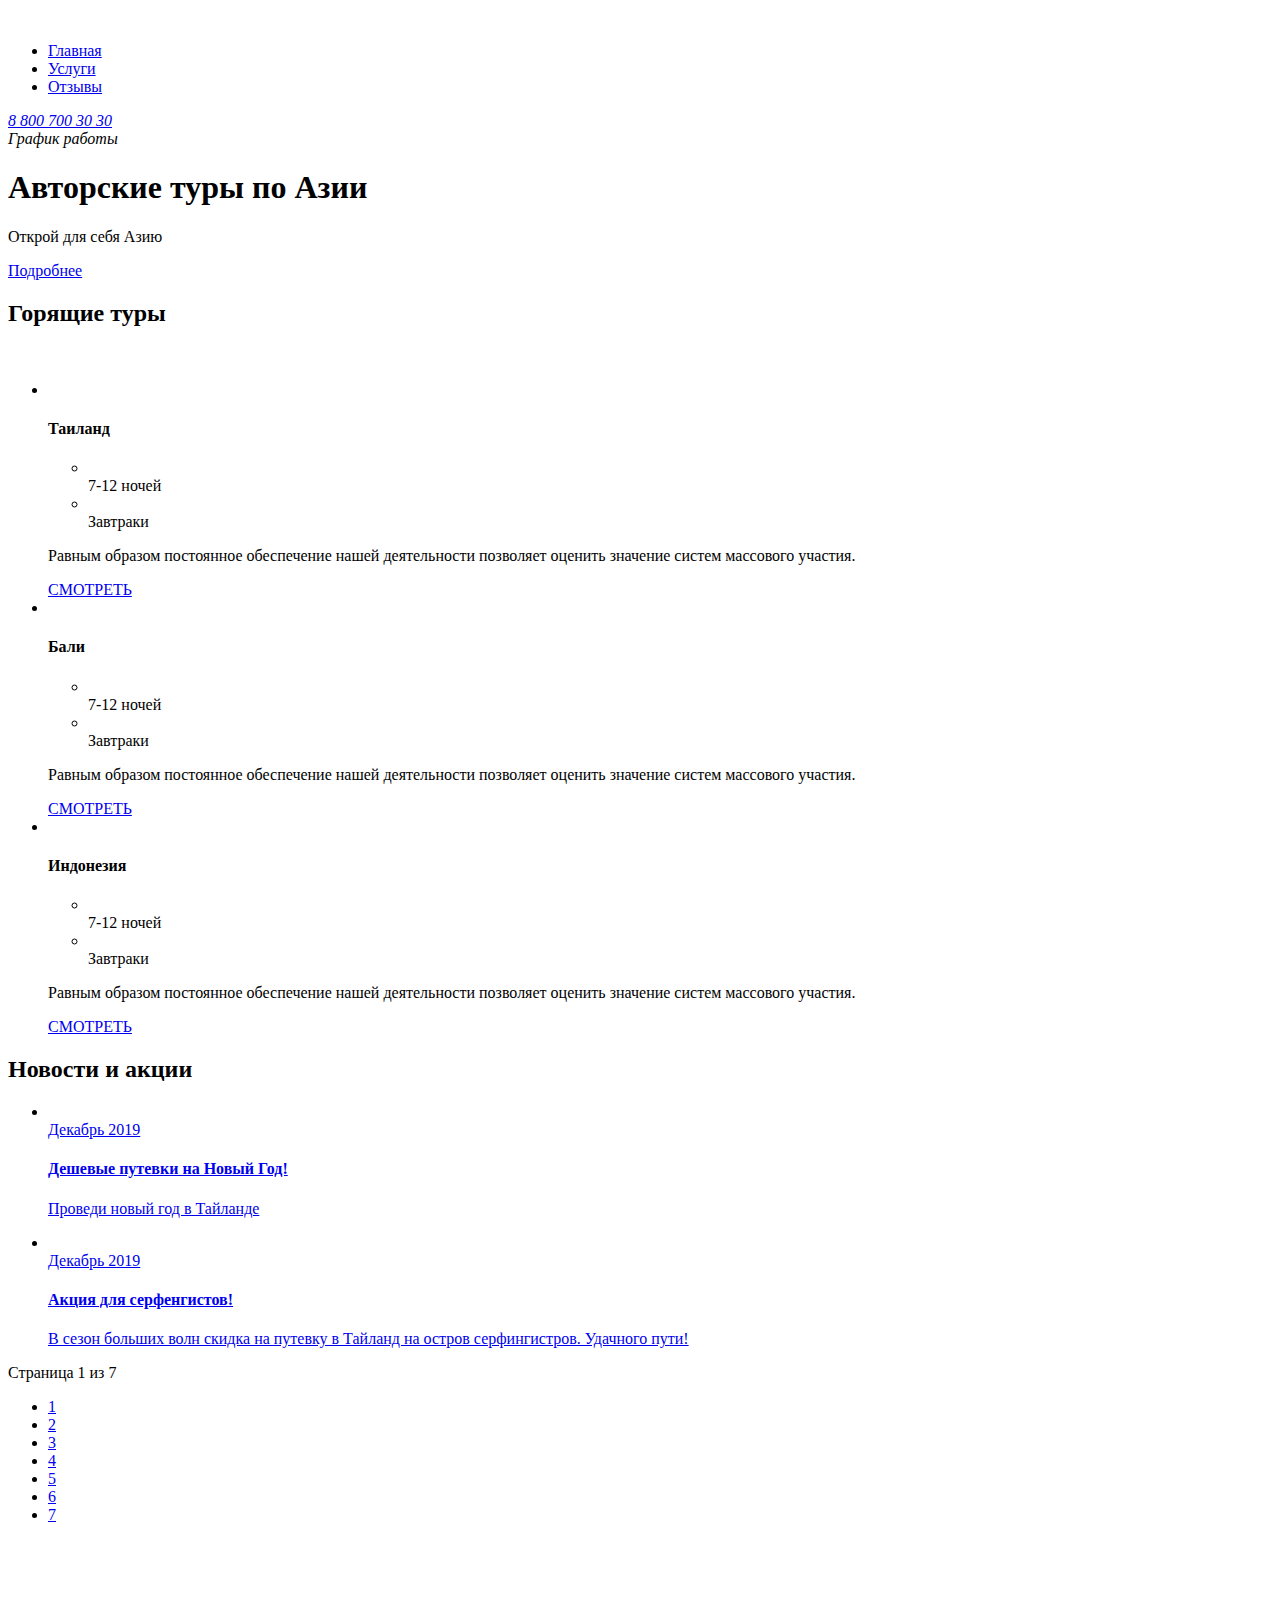
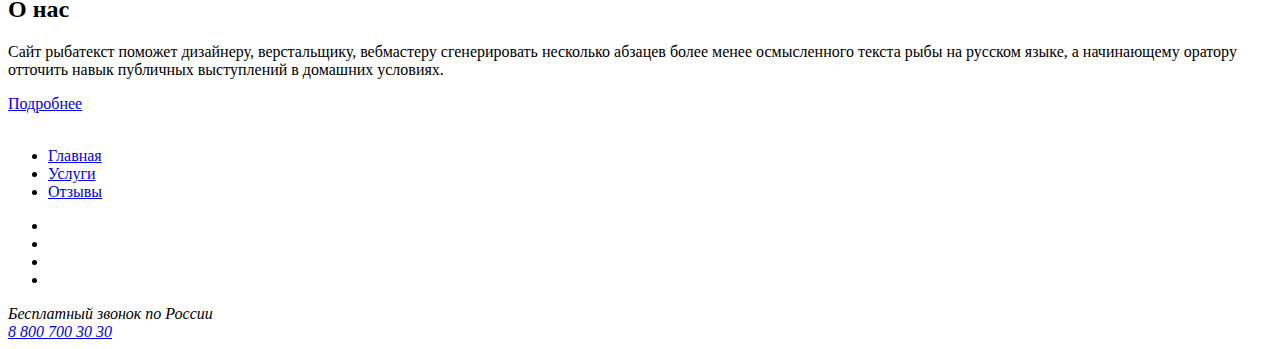
==== index.html @ 1a71ab45 "Внесены правки" ====
<!DOCTYPE html>
<html lang="ru">

<head>
    <meta charset="UTF-8">
    <meta http-equiv="X-UA-Compatible" content="IE=edge">
    <meta name="viewport" content="width=device-width, initial-scale=1.0">
    <title>Air-Asia</title>
</head>

<body>
    <div class="wrapper">
        <header class="header">
            <div class="container">
                <a href="#" class="logo">
                    <img src="#" alt="" class="logo__pic">
                </a>
                <nav class="menu">
                    <ul class="menu__list">
                        <li class="menu__item">
                            <a href="#" class="menu__title">Главная</a></li>
                        <li class="menu__item">
                            <a href="#" class="menu__title">Услуги</a></li>
                        <li class="menu__item">
                            <a href="#" class="menu__title">Отзывы</a></li>
                    </ul>
                </nav>
                <address class="contacts">
              <a href="tel:+78007003030" class="contacts__phone">8 800 700 30 30</a>
                        <div class="contacts__workhours">График работы</div>
                        </address>
            </div>
        </header>
        <section class="hero">
            <div class="container">
                <h1 class="hero__title">Авторские туры по Азии</h1>
                <p class="hero__description">Открой для себя Азию</p>
                <a href="#" class="buttom_style">Подробнее</a>
            </div>
        </section>
        <section class="tours">
            <div class="container">
                <div class="tours__header">
                    <h2 class="tours__title">Горящие туры</h2>
                    <img src="#" alt="" class="tours__pic">
                </div>
                <ul class="tours__list">
                    <li class="tours__item">
                        <div class="tours__img">
                            <img src="#" alt="" class="tours__pic">
                        </div>
                        <div class="tours__content">
                            <h4 class="tours__subtitle">Таиланд</h4>
                            <ul class="tours__options">
                                <li class="tours__option">
                                    <img src="#" alt="" class="tours__option-icon">
                                    <div class="tours__option-description">7-12 ночей</div>
                                </li>
                                <li class="tours__option">
                                    <img src="#" alt="" class="tour__option-icon">
                                    <div class="tours__option-description">Завтраки</div>
                                </li>
                            </ul>
                            <p class="tours__description">Равным образом постоянное обеспечение нашей деятельности позволяет оценить значение систем массового участия.</p>
                            <a href="#" class="button_style_transparent">СМОТРЕТЬ</a>
                        </div>
                    </li>
                    <li class="tours__item">
                        <div class="tours__img">
                            <img src="#" alt="" class="tours__pic">
                        </div>
                        <div class="tours__content">
                            <h4 class="tours__subtitle">Бали</h4>
                            <ul class="tours__options">
                                <li class="tours__option">
                                    <img src="#" alt="" class="tours__option-icon">
                                    <div class="tours__option-description">7-12 ночей</div>
                                </li>
                                <li class="tours__option">
                                    <img src="#" alt="" class="tours__option-icon">
                                    <div class="tours__option-description">Завтраки</div>
                                </li>
                            </ul>
                            <p class="tours__description">Равным образом постоянное обеспечение нашей деятельности позволяет оценить значение систем массового участия.</p>
                            <a href="#" class="button_style_transparent">СМОТРЕТЬ</a>
                        </div>
                    </li>
                    <li class="tours__item">
                        <div class="tours__img">
                            <img src="#" alt="" class="tours__pic">
                        </div>
                        <div class="tours__content">
                            <h4 class="tours__subtitle">Индонезия</h4>
                            <ul class="tours__options">
                                <li class="tours__option">
                                    <img src="#" alt="" class="tours__option-icon">
                                    <div class="tours__option-description">7-12 ночей</div>
                                </li>
                                <li class="tours__option">
                                    <img src="#" alt="" class="tours__option-icon">
                                    <div class="tours__option-description">Завтраки</div>
                                </li>
                            </ul>
                            <p class="tours__description">Равным образом постоянное обеспечение нашей деятельности позволяет оценить значение систем массового участия.</p>
                            <a href="#" class="button_style_transparent">СМОТРЕТЬ</a>
                        </div>
                    </li>
                </ul>
            </div>
        </section>

        <section class="ads">
            <div class="container">
                <h2 class="ads__title">Новости и акции</h2>
                <ul class="ads__list">
                    <li class="ad__item">
                        <a href="#" class="ad__content">
                            <img src="#" alt="" class="ad__pic">
                            <div class="ad__date">Декабрь 2019</div>
                            <h4 class="ad__subtitle"> Дешевые путевки на Новый Год!</h4>
                            <p class="ad__option-description">Проведи новый год в Тайланде</p>
                        </a>
                    </li>
                    <li class="ad__item">
                        <a href="#" class="ad__content">
                            <img src="#" alt="" class="ad__pic">
                            <div class="ad__date">Декабрь 2019</div>
                            <h4 class="ad__subtitle"> Акция для серфенгистов!</h4>
                            <p class="ad__option-description">В сезон больших волн скидка на путевку в Тайланд на остров серфингистров. Удачного пути!</p>
                        </a>
                    </li>
                </ul>
            </div>
            <div class="container">
                <div class="paginator">
                    <div class="paginator__display">Страница 1 из 7</div>
                    <ul class="paginator__list">
                        <li class="paginator__item"><a href="#" class="paginator__item">1</a></li>
                        <li class="paginator__item"><a href="#" class="paginator__item">2</a></li>
                        <li class="paginator__item"><a href="#" class="paginator__item">3</a></li>
                        <li class="paginator__item"><a href="#" class="paginator__item">4</a></li>
                        <li class="paginator__item"><a href="#" class="paginator__item">5</a></li>
                        <li class="paginator__item"><a href="#" class="paginator__item">6</a></li>
                        <li class="paginator__item"><a href="#" class="paginator__item">7</a></li>
                    </ul>
                </div>
            </div>

        </section>
        <section class="about-us">
            <div class="container">
                <div class="about-is__img">
                    <img src="#" alt="" class="about-us__pic">
                </div>
                <div class="container">
                    <img src="#" alt="" class="about-us__pic">
                    <h2 class="about-us__title">О нас</h2>
                    <p class="about-us__description">Сайт рыбатекст поможет дизайнеру, верстальщику, вебмастеру сгенерировать несколько абзацев более менее осмысленного текста рыбы на русском языке, а начинающему оратору отточить навык публичных выступлений в домашних условиях.</p>
                    <a href="#" class="buttom_style">Подробнее</a>
                </div>
            </div>
        </section>
        <footer class="footer">
            <div class="container">
                <a href="#" class="logo">
                    <img src="#" alt="" class="logo__pic">
                </a>
                <nav class="menu">
                    <ul class="menu__list">
                        <li class="menu__item">
                            <a href="#" class="menu__title">Главная</a>
                        </li>
                        <li class="menu__item">
                            <a href="#" class="menu__title">Услуги</a>
                        </li>
                        <li class="menu__item">
                            <a href="#" class="menu__title">Отзывы</a>
                        </li>
                    </ul>
                </nav>
                <div class="social-media">
                    <ul class="social-media__list">
                        <li class="social-media__item">
                            <a href="#" class="social-media">
                                <img src="#" alt="" class="social-media__pic">
                            </a>
                        </li>
                        <li class="social-media__item">
                            <a href="#" class="social-media">
                                <img src="#" alt="" class="social-media__pic">
                            </a>
                        </li>
                        <li class="social-media__item">
                            <a href="#" class="social-media">
                                <img src="#" alt="" class="social-media__pic">
                            </a>
                        </li>
                        <li class="social-media__item">
                            <a href="#" class="social-media">
                                <img src="#" alt="" class="social-media__pic">
                            </a>
                        </li>
                    </ul>
                </div>
                <address class="contacts">
              <div class="contacts__conditions">Бесплатный звонок по России</div>
              <a href="tel:+78007003030" class="contacts__phone">8 800 700 30 30</a>
            </address>
            </div>
        </footer>
    </div>
</body>

</html>
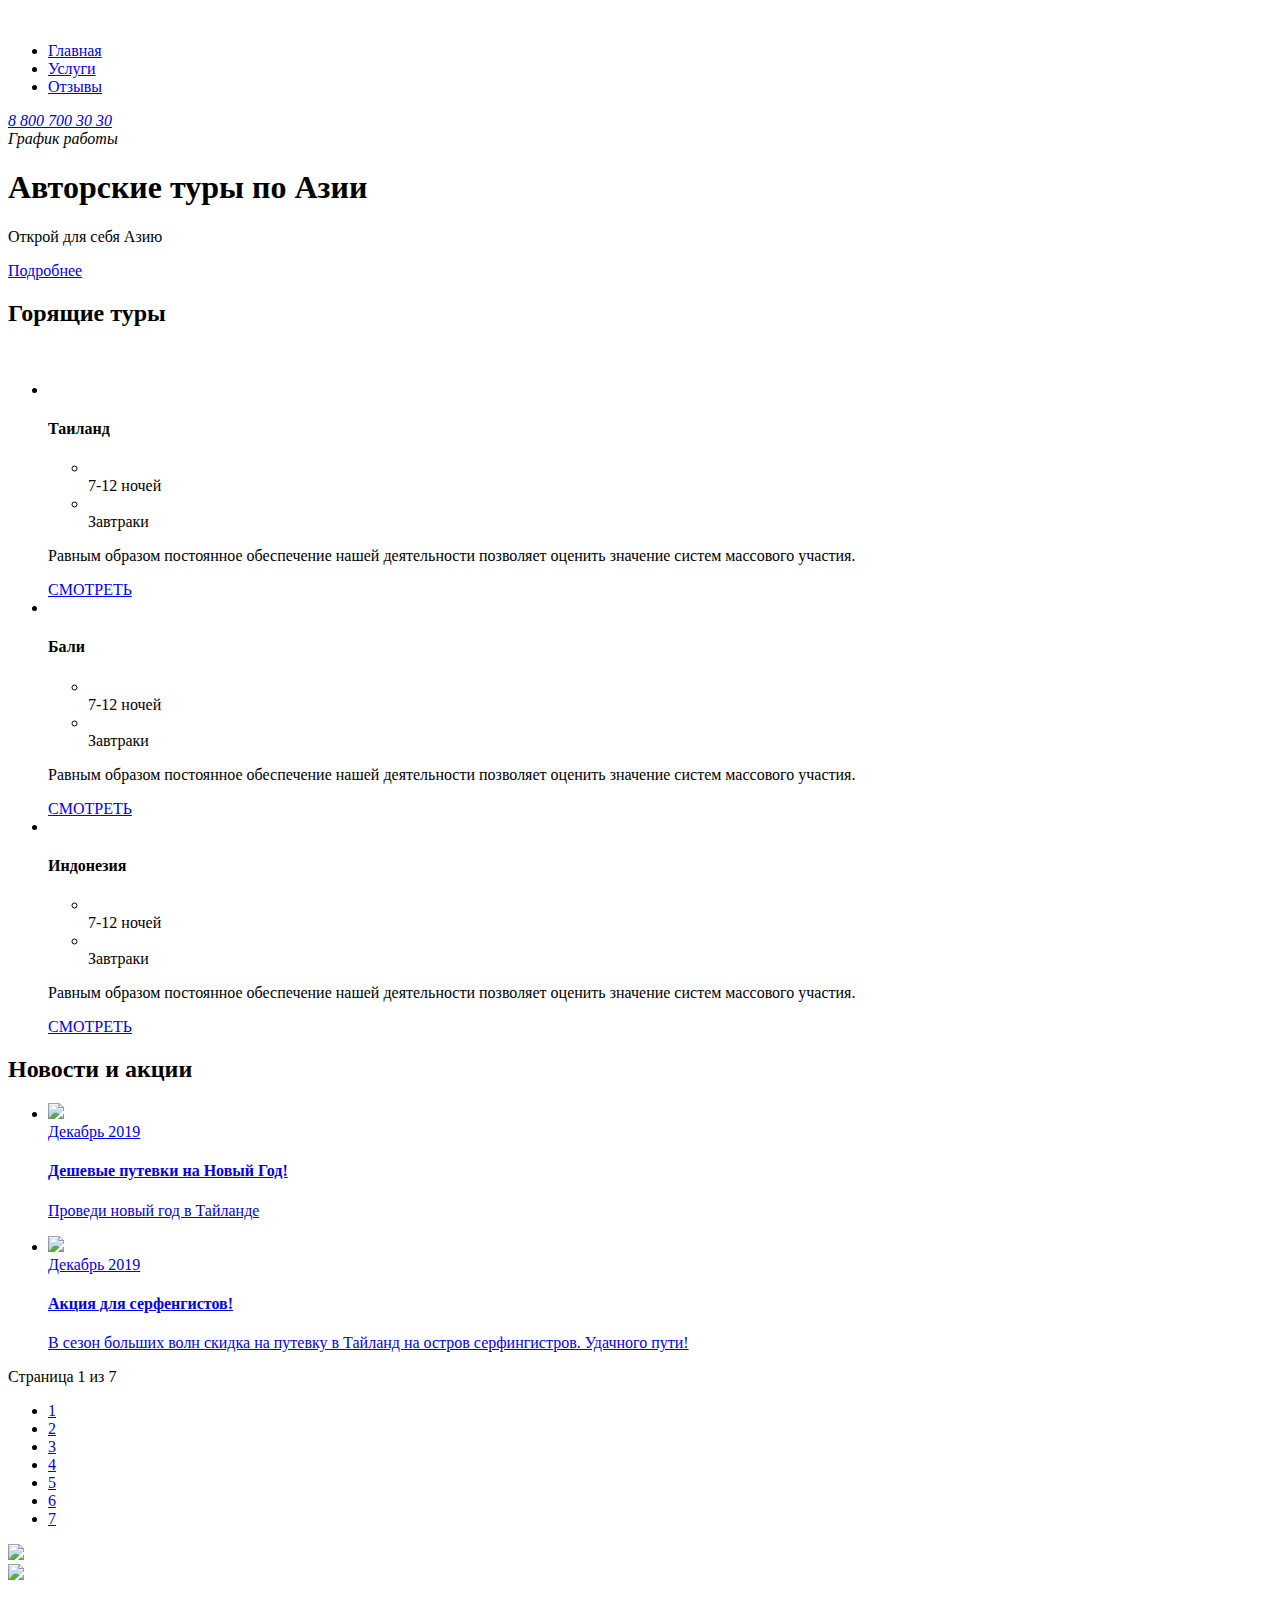
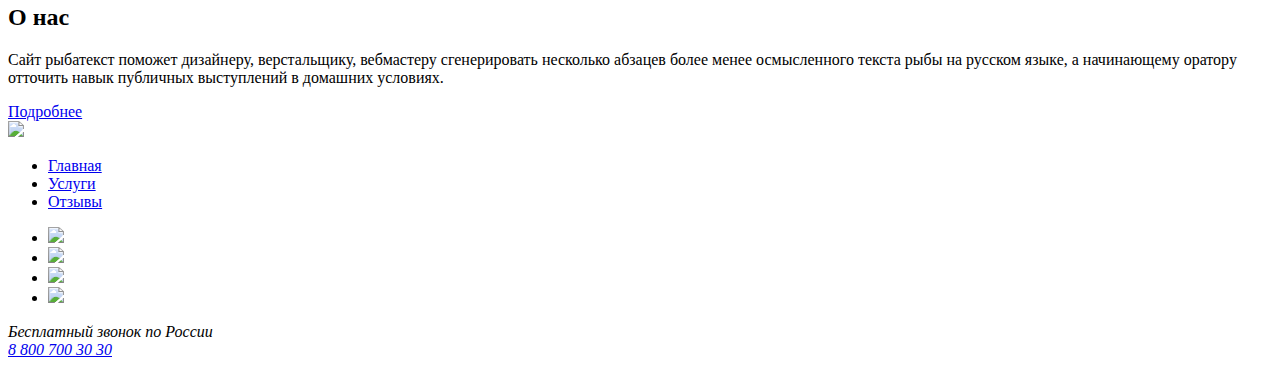
==== commit 133ac929: "Внес правки 4" ====
--- a/index.html
+++ b/index.html
@@ -35,7 +35,7 @@
             <div class="container">
                 <h1 class="hero__title">Авторские туры по Азии</h1>
                 <p class="hero__description">Открой для себя Азию</p>
-                <a href="#" class="buttom_style">Подробнее</a>
+                <a href="#" class="button button_style_transparent">Подробнее</a>
             </div>
         </section>
         <section class="tours">
@@ -62,7 +62,7 @@
                                 </li>
                             </ul>
                             <p class="tours__description">Равным образом постоянное обеспечение нашей деятельности позволяет оценить значение систем массового участия.</p>
-                            <a href="#" class="button_style_transparent">СМОТРЕТЬ</a>
+                            <a href="#" class="button button_style_transparent">СМОТРЕТЬ</a>
                         </div>
                     </li>
                     <li class="tours__item">
@@ -82,7 +82,7 @@
                                 </li>
                             </ul>
                             <p class="tours__description">Равным образом постоянное обеспечение нашей деятельности позволяет оценить значение систем массового участия.</p>
-                            <a href="#" class="button_style_transparent">СМОТРЕТЬ</a>
+                            <a href="#" class="button button_style_transparent">СМОТРЕТЬ</a>
                         </div>
                     </li>
                     <li class="tours__item">
@@ -102,109 +102,109 @@
                                 </li>
                             </ul>
                             <p class="tours__description">Равным образом постоянное обеспечение нашей деятельности позволяет оценить значение систем массового участия.</p>
-                            <a href="#" class="button_style_transparent">СМОТРЕТЬ</a>
+                            <a href="#" class="button button_style_transparent">СМОТРЕТЬ</a>
                         </div>
                     </li>
                 </ul>
             </div>
         </section>
-
         <section class="ads">
             <div class="container">
                 <h2 class="ads__title">Новости и акции</h2>
                 <ul class="ads__list">
-                    <li class="ad__item">
-                        <a href="#" class="ad__content">
-                            <img src="#" alt="" class="ad__pic">
-                            <div class="ad__date">Декабрь 2019</div>
-                            <h4 class="ad__subtitle"> Дешевые путевки на Новый Год!</h4>
-                            <p class="ad__option-description">Проведи новый год в Тайланде</p>
+                    <li class="ads__item ad">
+                        <a href=" # " class="ad__link">
+                            <img src="# " alt=" " class="ad__pic">
+                            <div class="ad__content">
+                                <div class="ad__date">Декабрь 2019</div>
+                                <h4 class="ad__subtitle "> Дешевые путевки на Новый Год!</h4>
+                                <p class="ad__option-description ">Проведи новый год в Тайланде</p>
+                            </div>
                         </a>
                     </li>
-                    <li class="ad__item">
-                        <a href="#" class="ad__content">
-                            <img src="#" alt="" class="ad__pic">
-                            <div class="ad__date">Декабрь 2019</div>
-                            <h4 class="ad__subtitle"> Акция для серфенгистов!</h4>
-                            <p class="ad__option-description">В сезон больших волн скидка на путевку в Тайланд на остров серфингистров. Удачного пути!</p>
+                    <li class="ads__item ad">
+                        <a href="# " class="ad__link">
+                            <img src="# " alt=" " class="ad__pic">
+                            <div class="ad__content">
+                                <div class="ad__date">Декабрь 2019</div>
+                                <h4 class="ad__subtitle"> Акция для серфенгистов!</h4>
+                                <p class="ad__option-description">В сезон больших волн скидка на путевку в Тайланд на остров серфингистров. Удачного пути!</p>
+                            </div>
                         </a>
                     </li>
                 </ul>
-            </div>
-            <div class="container">
                 <div class="paginator">
-                    <div class="paginator__display">Страница 1 из 7</div>
-                    <ul class="paginator__list">
-                        <li class="paginator__item"><a href="#" class="paginator__item">1</a></li>
-                        <li class="paginator__item"><a href="#" class="paginator__item">2</a></li>
-                        <li class="paginator__item"><a href="#" class="paginator__item">3</a></li>
-                        <li class="paginator__item"><a href="#" class="paginator__item">4</a></li>
-                        <li class="paginator__item"><a href="#" class="paginator__item">5</a></li>
-                        <li class="paginator__item"><a href="#" class="paginator__item">6</a></li>
-                        <li class="paginator__item"><a href="#" class="paginator__item">7</a></li>
-                    </ul>
-                </div>
-            </div>
-
+                    <div class="paginator__display ">Страница 1 из 7</div>
+                    <ul class="paginator__list ">
+                        <li class="paginator__item "><a href="# " class="paginator__item ">1</a></li>
+                        <li class="paginator__item "><a href="# " class="paginator__item ">2</a></li>
+                        <li class="paginator__item "><a href="# " class="paginator__item ">3</a></li>
+                        <li class="paginator__item "><a href="# " class="paginator__item ">4</a></li>
+                        <li class="paginator__item "><a href="# " class="paginator__item ">5</a></li>
+                        <li class="paginator__item "><a href="# " class="paginator__item ">6</a></li>
+                        <li class="paginator__item "><a href="# " class="paginator__item ">7</a></li>
+                    </ul>
+                </div>
+            </div>
         </section>
         <section class="about-us">
             <div class="container">
-                <div class="about-is__img">
-                    <img src="#" alt="" class="about-us__pic">
-                </div>
-                <div class="container">
-                    <img src="#" alt="" class="about-us__pic">
+                <div class="about-us__img">
+                    <img src="#" alt=" " class="about-us__pic">
+                </div>
+                <div class="about-us__content">
+                    <img src="#" alt=" " class="about-us__pic">
                     <h2 class="about-us__title">О нас</h2>
                     <p class="about-us__description">Сайт рыбатекст поможет дизайнеру, верстальщику, вебмастеру сгенерировать несколько абзацев более менее осмысленного текста рыбы на русском языке, а начинающему оратору отточить навык публичных выступлений в домашних условиях.</p>
-                    <a href="#" class="buttom_style">Подробнее</a>
-                </div>
-            </div>
-        </section>
-        <footer class="footer">
-            <div class="container">
-                <a href="#" class="logo">
-                    <img src="#" alt="" class="logo__pic">
+                    <a href="#" class="button button_style_transparent">Подробнее</a>
+                </div>
+            </div>
+        </section>
+        <footer class="footer ">
+            <div class="container ">
+                <a href="# " class="logo ">
+                    <img src="# " alt=" " class="logo__pic ">
                 </a>
-                <nav class="menu">
-                    <ul class="menu__list">
-                        <li class="menu__item">
-                            <a href="#" class="menu__title">Главная</a>
-                        </li>
-                        <li class="menu__item">
-                            <a href="#" class="menu__title">Услуги</a>
-                        </li>
-                        <li class="menu__item">
-                            <a href="#" class="menu__title">Отзывы</a>
+                <nav class="menu ">
+                    <ul class="menu__list ">
+                        <li class="menu__item ">
+                            <a href="# " class="menu__title ">Главная</a>
+                        </li>
+                        <li class="menu__item ">
+                            <a href="# " class="menu__title ">Услуги</a>
+                        </li>
+                        <li class="menu__item ">
+                            <a href="# " class="menu__title ">Отзывы</a>
                         </li>
                     </ul>
                 </nav>
-                <div class="social-media">
-                    <ul class="social-media__list">
-                        <li class="social-media__item">
-                            <a href="#" class="social-media">
-                                <img src="#" alt="" class="social-media__pic">
-                            </a>
-                        </li>
-                        <li class="social-media__item">
-                            <a href="#" class="social-media">
-                                <img src="#" alt="" class="social-media__pic">
-                            </a>
-                        </li>
-                        <li class="social-media__item">
-                            <a href="#" class="social-media">
-                                <img src="#" alt="" class="social-media__pic">
-                            </a>
-                        </li>
-                        <li class="social-media__item">
-                            <a href="#" class="social-media">
-                                <img src="#" alt="" class="social-media__pic">
-                            </a>
-                        </li>
-                    </ul>
-                </div>
-                <address class="contacts">
-              <div class="contacts__conditions">Бесплатный звонок по России</div>
-              <a href="tel:+78007003030" class="contacts__phone">8 800 700 30 30</a>
+                <div class="social-media ">
+                    <ul class="social-media__list ">
+                        <li class="social-media__item ">
+                            <a href="# " class="social-media__link ">
+                                <img src="# " alt=" " class="social-media__pic ">
+                            </a>
+                        </li>
+                        <li class="social-media__item ">
+                            <a href="# " class="social-media__link ">
+                                <img src="# " alt=" " class="social-media__pic ">
+                            </a>
+                        </li>
+                        <li class="social-media__item ">
+                            <a href="# " class="social-media__link ">
+                                <img src="# " alt=" " class="social-media__pic ">
+                            </a>
+                        </li>
+                        <li class="social-media__item ">
+                            <a href="# " class="social-media__link ">
+                                <img src="# " alt=" " class="social-media__pic ">
+                            </a>
+                        </li>
+                    </ul>
+                </div>
+                <address class="contacts ">
+              <div class="contacts__conditions ">Бесплатный звонок по России</div>
+              <a href="tel:+78007003030 " class="contacts__phone ">8 800 700 30 30</a>
             </address>
             </div>
         </footer>
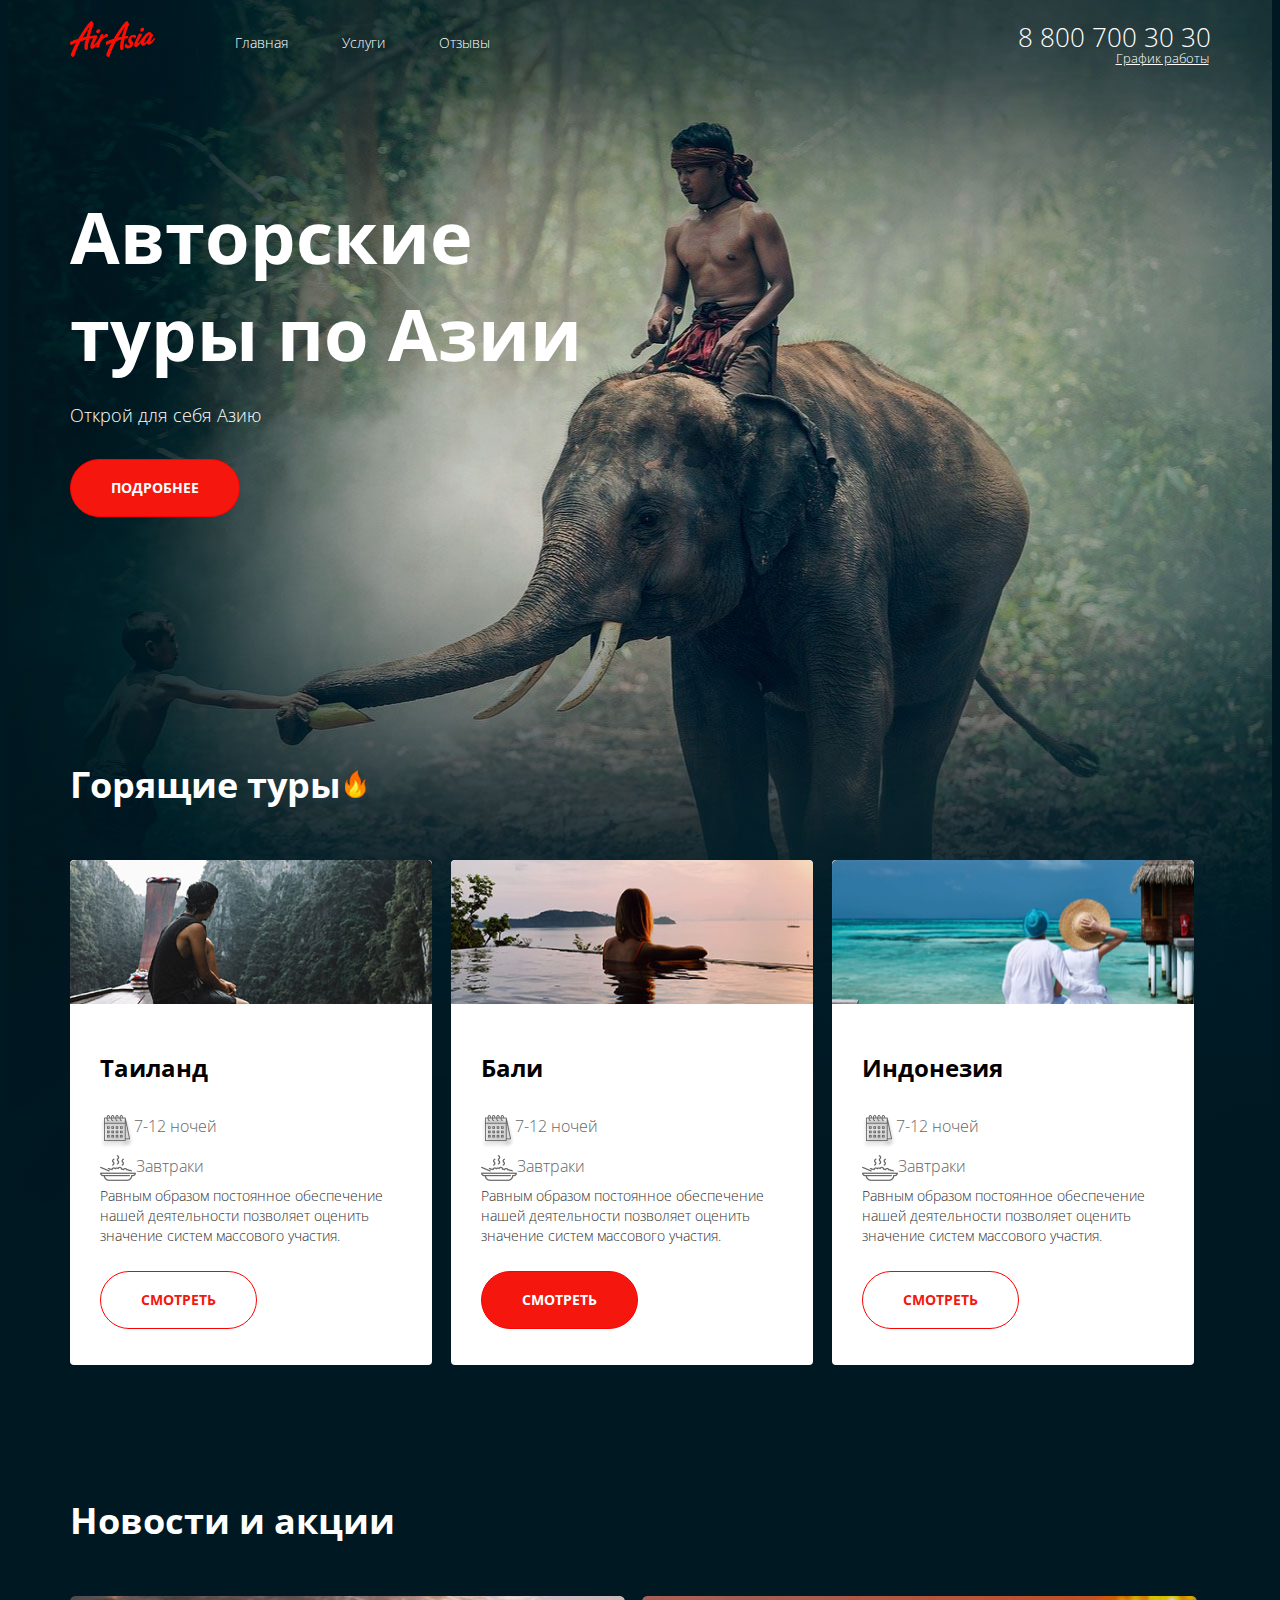
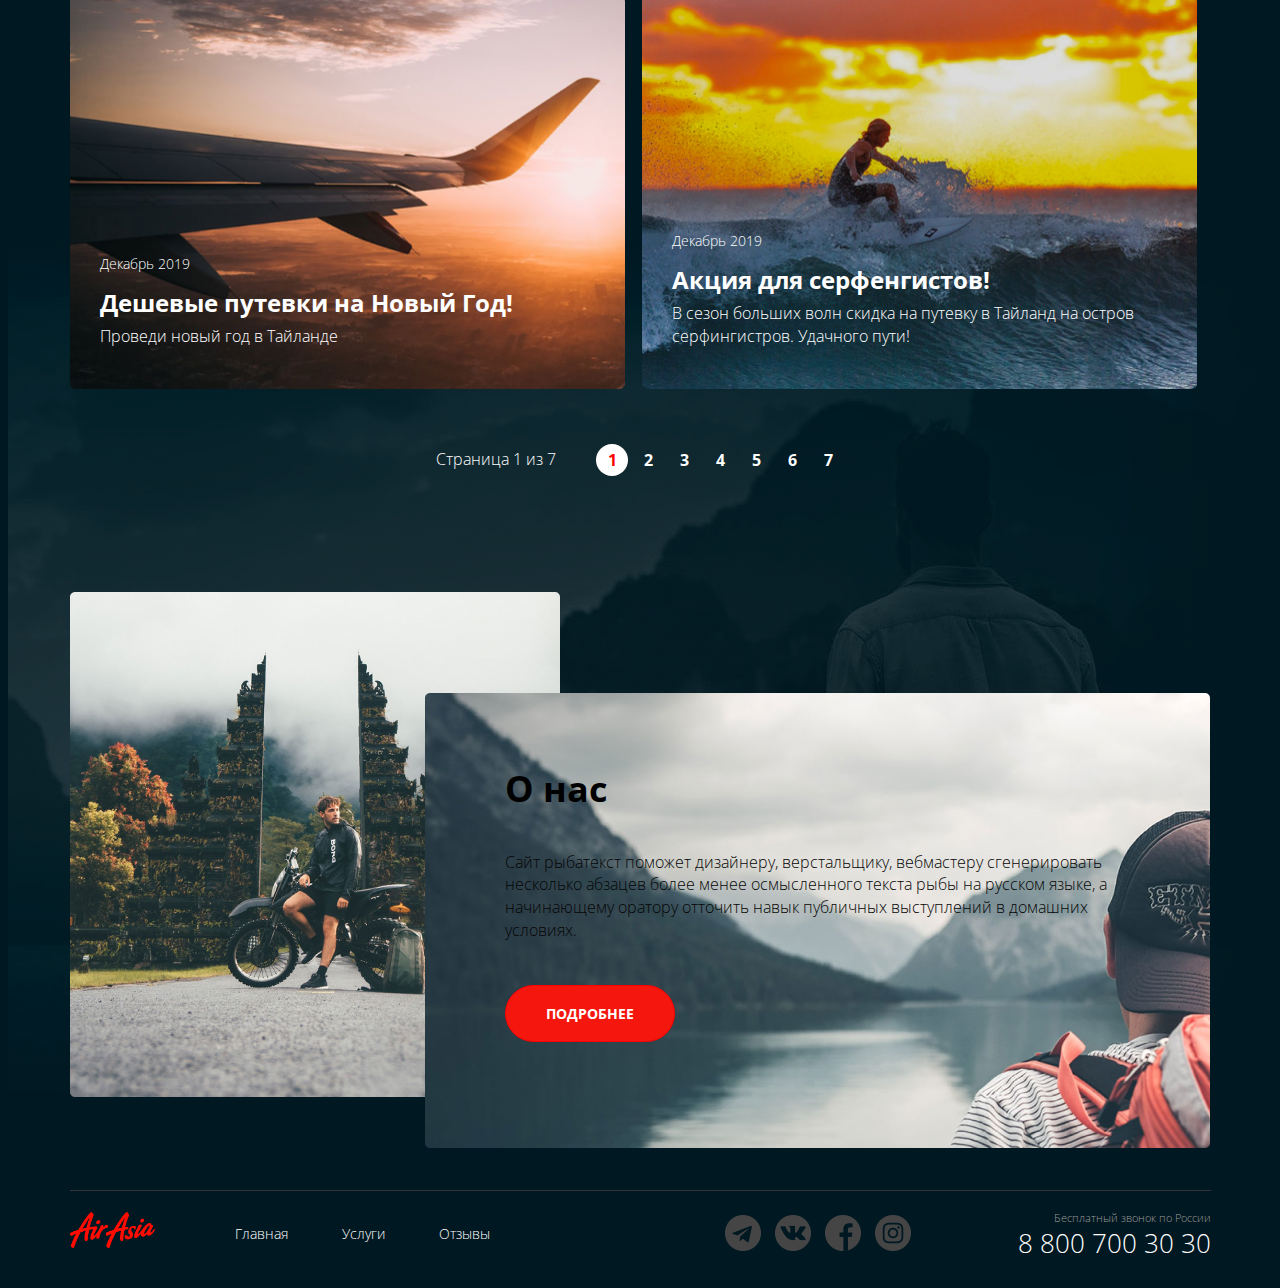
==== commit 3024682a: "Add files via upload" ====
--- a/index.html
+++ b/index.html
@@ -5,104 +5,104 @@
     <meta charset="UTF-8">
     <meta http-equiv="X-UA-Compatible" content="IE=edge">
     <meta name="viewport" content="width=device-width, initial-scale=1.0">
+    <link rel="stylesheet" href="/main.css">
     <title>Air-Asia</title>
 </head>
 
 <body>
-    <div class="wrapper">
-        <header class="header">
-            <div class="container">
-                <a href="#" class="logo">
-                    <img src="#" alt="" class="logo__pic">
+    <div class="wrapper main-page-wrapper">
+        <div class="container">
+            <header class="header">
+                <a href="/" class="logo">
+                    <img src="./img/logo.png" alt="Air Asia logo" class="logo__pic">
                 </a>
                 <nav class="menu">
                     <ul class="menu__list">
-                        <li class="menu__item">
-                            <a href="#" class="menu__title">Главная</a></li>
-                        <li class="menu__item">
-                            <a href="#" class="menu__title">Услуги</a></li>
-                        <li class="menu__item">
-                            <a href="#" class="menu__title">Отзывы</a></li>
+                        <li class="menu__item menu__item_active"><a href="#" class="menu__link">Главная</a></li>
+                        <li class="menu__item menu__item_active"><a href="#" class="menu__link">Услуги</a></li>
+                        <li class="menu__item menu__item_active"><a href="#" class="menu__link">Отзывы</a></li>
                     </ul>
                 </nav>
                 <address class="contacts">
               <a href="tel:+78007003030" class="contacts__phone">8 800 700 30 30</a>
-                        <div class="contacts__workhours">График работы</div>
-                        </address>
-            </div>
+                        <div class="contacts__dropdown-title">График работы</div>
+                </address>
+        </div>
         </header>
         <section class="hero">
             <div class="container">
-                <h1 class="hero__title">Авторские туры по Азии</h1>
-                <p class="hero__description">Открой для себя Азию</p>
-                <a href="#" class="button button_style_transparent">Подробнее</a>
+                <div class="hero__text-section">
+                    <h1 class="hero__title">Авторские туры по Азии</h1>
+                    <p class="hero__description">Открой для себя Азию</p>
+                    <a href="#" class="btn btn--color--red">Подробнее</a>
+                </div>
             </div>
         </section>
         <section class="tours">
             <div class="container">
                 <div class="tours__header">
                     <h2 class="tours__title">Горящие туры</h2>
-                    <img src="#" alt="" class="tours__pic">
+                    <img src="./img/icons/flame.png" alt="Огонь" class="tours__pic">
                 </div>
                 <ul class="tours__list">
                     <li class="tours__item">
                         <div class="tours__img">
-                            <img src="#" alt="" class="tours__pic">
+                            <img src="./img/icons/river.png" alt="Мужчина на реке" class="tours__pic">
                         </div>
                         <div class="tours__content">
                             <h4 class="tours__subtitle">Таиланд</h4>
                             <ul class="tours__options">
                                 <li class="tours__option">
-                                    <img src="#" alt="" class="tours__option-icon">
+                                    <img src="./img/icons/calendar.png" alt="Calendar" class="tours__option-icon">
                                     <div class="tours__option-description">7-12 ночей</div>
                                 </li>
                                 <li class="tours__option">
-                                    <img src="#" alt="" class="tour__option-icon">
+                                    <img src="./img/icons/meal.png" alt="Meal" class="tour__option-icon">
                                     <div class="tours__option-description">Завтраки</div>
                                 </li>
                             </ul>
                             <p class="tours__description">Равным образом постоянное обеспечение нашей деятельности позволяет оценить значение систем массового участия.</p>
-                            <a href="#" class="button button_style_transparent">СМОТРЕТЬ</a>
+                            <a href="#" class="btn btn-color-white">СМОТРЕТЬ</a>
                         </div>
                     </li>
                     <li class="tours__item">
                         <div class="tours__img">
-                            <img src="#" alt="" class="tours__pic">
+                            <img src="./img/icons/pool.png" alt="Pool" class="tours__pic">
                         </div>
                         <div class="tours__content">
                             <h4 class="tours__subtitle">Бали</h4>
                             <ul class="tours__options">
                                 <li class="tours__option">
-                                    <img src="#" alt="" class="tours__option-icon">
+                                    <img src="./img/icons/calendar.png" alt="calendar" class="tours__option-icon">
                                     <div class="tours__option-description">7-12 ночей</div>
                                 </li>
                                 <li class="tours__option">
-                                    <img src="#" alt="" class="tours__option-icon">
+                                    <img src="./img/icons/meal.png" alt="" class="tours__option-icon">
                                     <div class="tours__option-description">Завтраки</div>
                                 </li>
                             </ul>
                             <p class="tours__description">Равным образом постоянное обеспечение нашей деятельности позволяет оценить значение систем массового участия.</p>
-                            <a href="#" class="button button_style_transparent">СМОТРЕТЬ</a>
+                            <a href="#" class="btn btn--color--red">СМОТРЕТЬ</a>
                         </div>
                     </li>
                     <li class="tours__item">
                         <div class="tours__img">
-                            <img src="#" alt="" class="tours__pic">
+                            <img src="./img/icons/ocean.png" alt="Ocean" class="tours__pic">
                         </div>
                         <div class="tours__content">
                             <h4 class="tours__subtitle">Индонезия</h4>
                             <ul class="tours__options">
                                 <li class="tours__option">
-                                    <img src="#" alt="" class="tours__option-icon">
+                                    <img src="./img/icons/calendar.png" alt="calendar" class="tours__option-icon">
                                     <div class="tours__option-description">7-12 ночей</div>
                                 </li>
                                 <li class="tours__option">
-                                    <img src="#" alt="" class="tours__option-icon">
+                                    <img src="./img/icons/meal.png" alt="meal" class="tours__option-icon">
                                     <div class="tours__option-description">Завтраки</div>
                                 </li>
                             </ul>
                             <p class="tours__description">Равным образом постоянное обеспечение нашей деятельности позволяет оценить значение систем массового участия.</p>
-                            <a href="#" class="button button_style_transparent">СМОТРЕТЬ</a>
+                            <a href="#" class="btn btn-color-white">СМОТРЕТЬ</a>
                         </div>
                     </li>
                 </ul>
@@ -113,8 +113,8 @@
                 <h2 class="ads__title">Новости и акции</h2>
                 <ul class="ads__list">
                     <li class="ads__item ad">
-                        <a href=" # " class="ad__link">
-                            <img src="# " alt=" " class="ad__pic">
+                        <a href="#" class="ad__link">
+                            <img src="./img/icons/plain.png" alt="plane" class="ad__pic">
                             <div class="ad__content">
                                 <div class="ad__date">Декабрь 2019</div>
                                 <h4 class="ad__subtitle "> Дешевые путевки на Новый Год!</h4>
@@ -123,8 +123,8 @@
                         </a>
                     </li>
                     <li class="ads__item ad">
-                        <a href="# " class="ad__link">
-                            <img src="# " alt=" " class="ad__pic">
+                        <a href="#" class="ad__link">
+                            <img src="./img/icons/Surfer.png" alt="surfer" class="ad__pic">
                             <div class="ad__content">
                                 <div class="ad__date">Декабрь 2019</div>
                                 <h4 class="ad__subtitle"> Акция для серфенгистов!</h4>
@@ -136,13 +136,13 @@
                 <div class="paginator">
                     <div class="paginator__display ">Страница 1 из 7</div>
                     <ul class="paginator__list ">
-                        <li class="paginator__item "><a href="# " class="paginator__item ">1</a></li>
-                        <li class="paginator__item "><a href="# " class="paginator__item ">2</a></li>
-                        <li class="paginator__item "><a href="# " class="paginator__item ">3</a></li>
-                        <li class="paginator__item "><a href="# " class="paginator__item ">4</a></li>
-                        <li class="paginator__item "><a href="# " class="paginator__item ">5</a></li>
-                        <li class="paginator__item "><a href="# " class="paginator__item ">6</a></li>
-                        <li class="paginator__item "><a href="# " class="paginator__item ">7</a></li>
+                        <li class="paginator__item paginator__item--active"><a href="#" class="paginator__link">1</a></li>
+                        <li class="paginator__item "><a href="# " class="paginator__link ">2</a></li>
+                        <li class="paginator__item "><a href="# " class="paginator__link ">3</a></li>
+                        <li class="paginator__item "><a href="# " class="paginator__link ">4</a></li>
+                        <li class="paginator__item "><a href="# " class="paginator__link ">5</a></li>
+                        <li class="paginator__item "><a href="# " class="paginator__link ">6</a></li>
+                        <li class="paginator__item "><a href="# " class="paginator__link ">7</a></li>
                     </ul>
                 </div>
             </div>
@@ -150,62 +150,62 @@
         <section class="about-us">
             <div class="container">
                 <div class="about-us__img">
-                    <img src="#" alt=" " class="about-us__pic">
                 </div>
                 <div class="about-us__content">
-                    <img src="#" alt=" " class="about-us__pic">
                     <h2 class="about-us__title">О нас</h2>
                     <p class="about-us__description">Сайт рыбатекст поможет дизайнеру, верстальщику, вебмастеру сгенерировать несколько абзацев более менее осмысленного текста рыбы на русском языке, а начинающему оратору отточить навык публичных выступлений в домашних условиях.</p>
-                    <a href="#" class="button button_style_transparent">Подробнее</a>
-                </div>
-            </div>
-        </section>
-        <footer class="footer ">
-            <div class="container ">
-                <a href="# " class="logo ">
-                    <img src="# " alt=" " class="logo__pic ">
-                </a>
-                <nav class="menu ">
-                    <ul class="menu__list ">
-                        <li class="menu__item ">
-                            <a href="# " class="menu__title ">Главная</a>
-                        </li>
-                        <li class="menu__item ">
-                            <a href="# " class="menu__title ">Услуги</a>
-                        </li>
-                        <li class="menu__item ">
-                            <a href="# " class="menu__title ">Отзывы</a>
-                        </li>
-                    </ul>
-                </nav>
-                <div class="social-media ">
-                    <ul class="social-media__list ">
-                        <li class="social-media__item ">
-                            <a href="# " class="social-media__link ">
-                                <img src="# " alt=" " class="social-media__pic ">
-                            </a>
-                        </li>
-                        <li class="social-media__item ">
-                            <a href="# " class="social-media__link ">
-                                <img src="# " alt=" " class="social-media__pic ">
-                            </a>
-                        </li>
-                        <li class="social-media__item ">
-                            <a href="# " class="social-media__link ">
-                                <img src="# " alt=" " class="social-media__pic ">
-                            </a>
-                        </li>
-                        <li class="social-media__item ">
-                            <a href="# " class="social-media__link ">
-                                <img src="# " alt=" " class="social-media__pic ">
-                            </a>
-                        </li>
-                    </ul>
-                </div>
-                <address class="contacts ">
+                    <a href="#" class="btn btn--color--red">Подробнее</a>
+                </div>
+            </div>
+        </section>
+        <footer class="footer-container">
+            <div class="container footer-container__content">
+                <div class="footer">
+                    <a href="# " class="logo ">
+                        <img src="./img/logo.png" alt="logo" class="logo__pic ">
+                    </a>
+                    <nav class="menu">
+                        <ul class="menu__list">
+                            <li class="menu__item">
+                                <a href="# " class="menu__link">Главная</a>
+                            </li>
+                            <li class="menu__item">
+                                <a href="# " class="menu__link">Услуги</a>
+                            </li>
+                            <li class="menu__item">
+                                <a href="# " class="menu__link">Отзывы</a>
+                            </li>
+                        </ul>
+                    </nav>
+                    <div class="social-media">
+                        <ul class="social-media__list">
+                            <li class="social-media__item social-media__item--icon--telegram">
+                                <a href="# " class="social-media__link ">
+                                    <img src="./img/socials/telegram.png" alt="telegram" class="social-media__pic ">
+                                </a>
+                            </li>
+                            <li class="social-media__item social-media__item--icon--vk">
+                                <a href="# " class="social-media__link ">
+                                    <img src="./img/socials/vk.png" alt="vk" class="social-media__pic ">
+                                </a>
+                            </li>
+                            <li class="social-media__item social-media__item--icon--fb">
+                                <a href="# " class="social-media__link ">
+                                    <img src="./img/socials/fb.png" alt="fb" class="social-media__pic ">
+                                </a>
+                            </li>
+                            <li class="social-media__item social-media__item--icon--inst">
+                                <a href="# " class="social-media__link ">
+                                    <img src="./img/socials/inst.png" alt="inst" class="social-media__pic ">
+                                </a>
+                            </li>
+                        </ul>
+                    </div>
+                    <address class="contacts ">
               <div class="contacts__conditions ">Бесплатный звонок по России</div>
               <a href="tel:+78007003030 " class="contacts__phone ">8 800 700 30 30</a>
             </address>
+                </div>
             </div>
         </footer>
     </div>
--- a/main.css
+++ b/main.css
@@ -0,0 +1,423 @@
+@import url('https://fonts.googleapis.com/css2?family=Open+Sans:wght@400;600;700&display=swap');
+body {
+    background: #001821;
+    color: #fff;
+    font-family: "Open Sans", Helvetica, sans-serif;
+    font-weight: 300;
+    font-size: 16px;
+    line-height: 1.42;
+    font: 16px;
+    -webkit-font-smoothing: antialiased;
+    -moz-osx-smoothing: grayscale;
+}
+
+a {
+    color: inherit;
+}
+
+* {
+    box-sizing: border-box;
+}
+
+.main-page-wrapper {
+    background: url(./img/elefant.png) center top no-repeat, url(./img/men.png) right bottom 162px no-repeat;
+}
+
+p {
+    margin-top: 0px;
+}
+
+ul {
+    margin: 0;
+    padding: 0;
+}
+
+ul li {
+    list-style: none;
+}
+
+h1,
+h2,
+h3,
+h4 {
+    margin: 0;
+    font-weight: normal;
+}
+
+.container {
+    margin: -8px auto;
+    width: 1141px;
+}
+
+.header {
+    height: 120px;
+    position: relative;
+    margin-bottom: 76px;
+}
+
+.logo {
+    display: block;
+    position: absolute;
+    top: 21px;
+    left: 0;
+}
+
+.menu__item {
+    display: inline-block;
+    vertical-align: middle;
+    margin-right: 50px;
+}
+
+.menu__item_active .menu__link {
+    color: #fff;
+}
+
+.menu__item:last-child {
+    margin-right: 0px;
+}
+
+.menu__link {
+    font-size: 14px;
+    color: #fff;
+    text-decoration: none;
+}
+
+.logo__pic {
+    width: 85px;
+    height: 36px;
+}
+
+.menu {
+    position: absolute;
+    top: 30px;
+    left: 165px;
+}
+
+.contacts {
+    font-style: normal;
+    position: relative;
+    top: 19px;
+    text-align: right;
+}
+
+.contacts__phone {
+    text-decoration: none;
+    font-size: 26px;
+    margin-bottom: 4px;
+}
+
+.contacts__dropdown-title {
+    font-size: 13px;
+    text-decoration: underline;
+    display: block;
+    margin-top: -7px;
+    margin-right: 2px;
+}
+
+.contacts__conditions {
+    color: #999;
+    font-size: 11px;
+}
+
+.hero {
+    margin-bottom: 246px;
+}
+
+.hero__text-section {
+    width: 515px;
+    height: 333px;
+    margin-bottom: 246px;
+}
+
+.hero__title {
+    font-weight: bold;
+    font-size: 72px;
+    line-height: 1.35;
+    margin-bottom: 21px;
+}
+
+.hero__description {
+    font-size: 18px;
+    color: #fff;
+    margin-bottom: 30px;
+}
+
+.btn {
+    background: #fff;
+    border-radius: 35px;
+    padding: 18px 40px;
+    color: #F5170E;
+    font-weight: bold;
+    font-size: 14px;
+    text-transform: uppercase;
+    text-decoration: none;
+    display: inline-block;
+    border: 1px solid red;
+}
+
+.btn--color--red {
+    background: #F5170E;
+    color: #fff
+}
+
+.btn:hover {
+    background: #f5170e;
+    box-shadow: 0 0 25px 0 #f5170e;
+    color: #fff;
+}
+
+.tours {
+    margin-bottom: 138px;
+}
+
+.tours__title {
+    font-size: 36px;
+    font-weight: bold;
+    margin-bottom: 50px;
+    display: inline-block;
+}
+
+.tours__item {
+    min-height: 470px;
+    background: #fff;
+    border-radius: 4px;
+    display: inline-block;
+    margin-right: 15px;
+    width: 362px;
+}
+
+.tours__item:last-child {
+    margin-right: 0;
+}
+
+.tours__img {
+    min-height: 144px;
+    margin-bottom: 5px;
+    position: relative;
+}
+
+.tours__content {
+    padding: 36px 30px;
+    color: #010001;
+    display: inline-block;
+}
+
+.tours__subtitle {
+    font-size: 24px;
+    font-weight: bold;
+    margin-bottom: 30px;
+}
+
+.tours__options {
+    display: inline-block;
+    vertical-align: top;
+    width: 115px;
+    margin-right: 21px;
+}
+
+.tours__option {
+    display: inline-block;
+    vertical-align: top;
+    width: 56px;
+}
+
+.tours .tours__options:last-child {
+    margin-right: 0;
+}
+
+.tours__option-description {
+    font-size: 16px;
+    color: #666666;
+    display: inline-block;
+    position: absolute;
+}
+
+.tours__description {
+    font-size: 14px;
+    color: #303030;
+    margin-bottom: 25px;
+}
+
+.ads {
+    margin-bottom: 124px;
+}
+
+.ads__title {
+    font-size: 36px;
+    margin-bottom: 50px;
+    font-weight: bold;
+}
+
+.ads__item {
+    width: 555px;
+    display: inline-block;
+    vertical-align: top;
+    position: relative;
+    border-radius: 5px;
+    overflow: hidden;
+    margin-right: 13px;
+}
+
+.ad__pic {
+    display: block;
+    width: 100%;
+    height: 100%;
+    object-fit: cover;
+}
+
+.ad__content {
+    position: absolute;
+    left: 0;
+    right: 0;
+    bottom: 0;
+    padding: 25px 30px;
+    min-height: 140px;
+}
+
+.ad__date {
+    font-size: 14px;
+    margin-bottom: 12px;
+}
+
+.ad__subtitle {
+    font-size: 24px;
+    font-weight: bold;
+    margin-bottom: 5px;
+}
+
+.ads__list {
+    margin-bottom: 55px;
+}
+
+.paginator {
+    text-align: center;
+}
+
+.paginator__display,
+.paginator__list {
+    display: inline-block;
+    vertical-align: middle;
+}
+
+.paginator__display {
+    margin-right: 36px;
+}
+
+.paginator__item {
+    display: inline-block;
+    vertical-align: middle;
+    text-decoration: none;
+}
+
+.paginator__item--active .paginator__link {
+    background: #fff;
+    color: red;
+}
+
+.paginator__link {
+    display: block;
+    width: 32px;
+    height: 32px;
+    border-radius: 50%;
+    text-decoration: none;
+    font-weight: bold;
+    line-height: 32px;
+}
+
+.about-us {
+    margin-bottom: 50px;
+}
+
+.about-us__content,
+.about-us__img:before {
+    display: inline-block;
+    vertical-align: top;
+}
+
+.about-us__img:before {
+    content: "";
+    width: 490px;
+    height: 505px;
+    background: url(./img/icons/gates.png) center center / cover no-repeat;
+}
+
+.about-us__content {
+    background: url(./img/icons/mountains.png);
+    padding: 70px 80px;
+    width: 785px;
+    height: 455px;
+    margin-top: -404px;
+    margin-left: 355px;
+}
+
+.about-us__title {
+    font-size: 36px;
+    font-weight: bold;
+    color: #000000;
+    margin-bottom: 37px;
+}
+
+.about-us__description {
+    color: #060606;
+    font-size: 16px;
+    margin-bottom: 43px;
+}
+
+.footer-container__content {
+    border-top: 1px solid #353538;
+}
+
+.footer {
+    height: 97px;
+    position: relative;
+}
+
+.social-media {
+    position: absolute;
+    top: 54px;
+    right: 300px;
+    margin-top: -30px;
+}
+
+.social-media__item {
+    display: inline-block;
+    vertical-align: middle;
+    margin-right: 10px;
+}
+
+.social-media__item:last-child {
+    margin-right: 0px;
+}
+
+.social-media__link {
+    display: block;
+    text-decoration: none;
+    width: 36px;
+    height: 36px;
+    background: center center no-repeat;
+}
+
+.social-media__item--icon--telegram.social-media__link {
+    background-image: url("./img/socials/telegram.png");
+}
+
+.social-media__item--icon--vk.social-media__link {
+    background-image: url("./img/socials/vk.png");
+}
+
+.social-media__item--icon--fb.social-media__link {
+    background-image: url("./img/socials/fb.png");
+}
+
+.social-media__item--icon--inst.social-media__link {
+    background-image: url("./img/socials/inst.png");
+}
+
+.contacts__conditions {
+    font-size: 11px;
+    color: #9a9a9a;
+}
+
+.contacts__phone {
+    font-size: 26px;
+}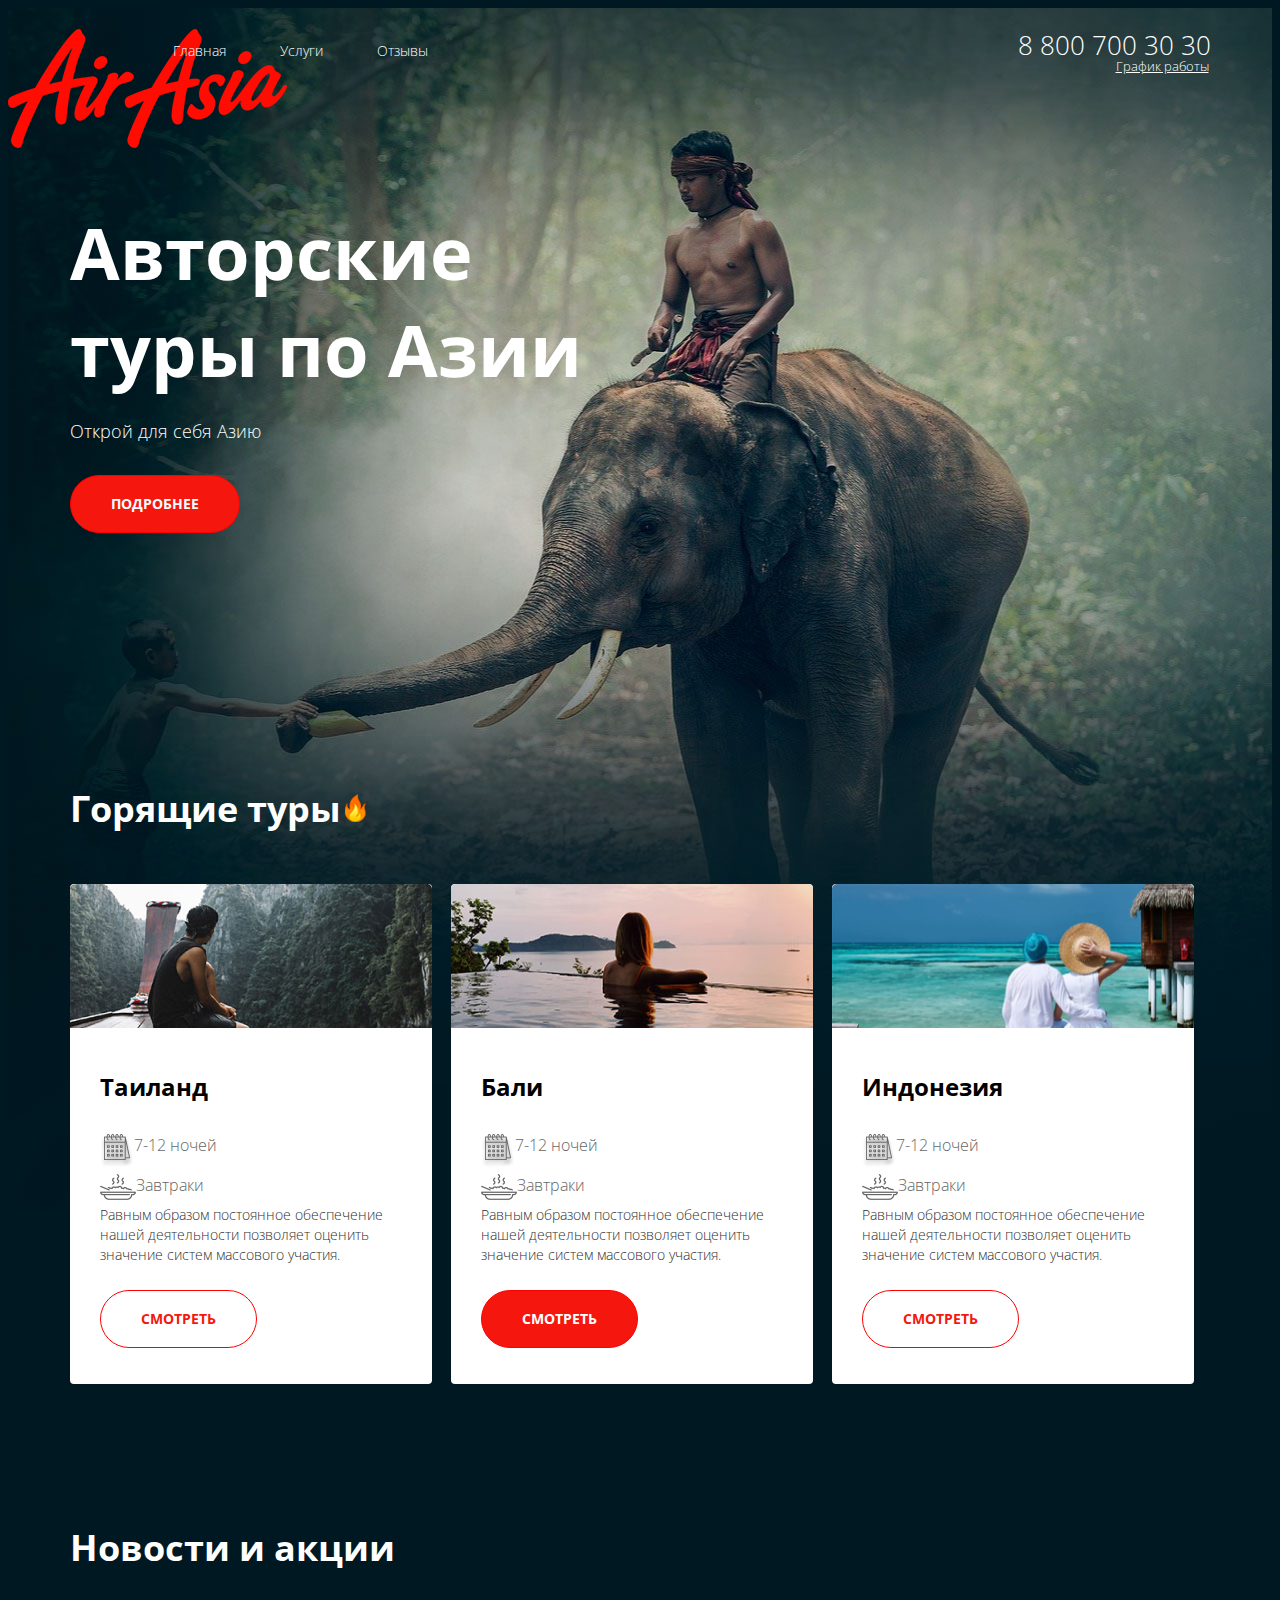
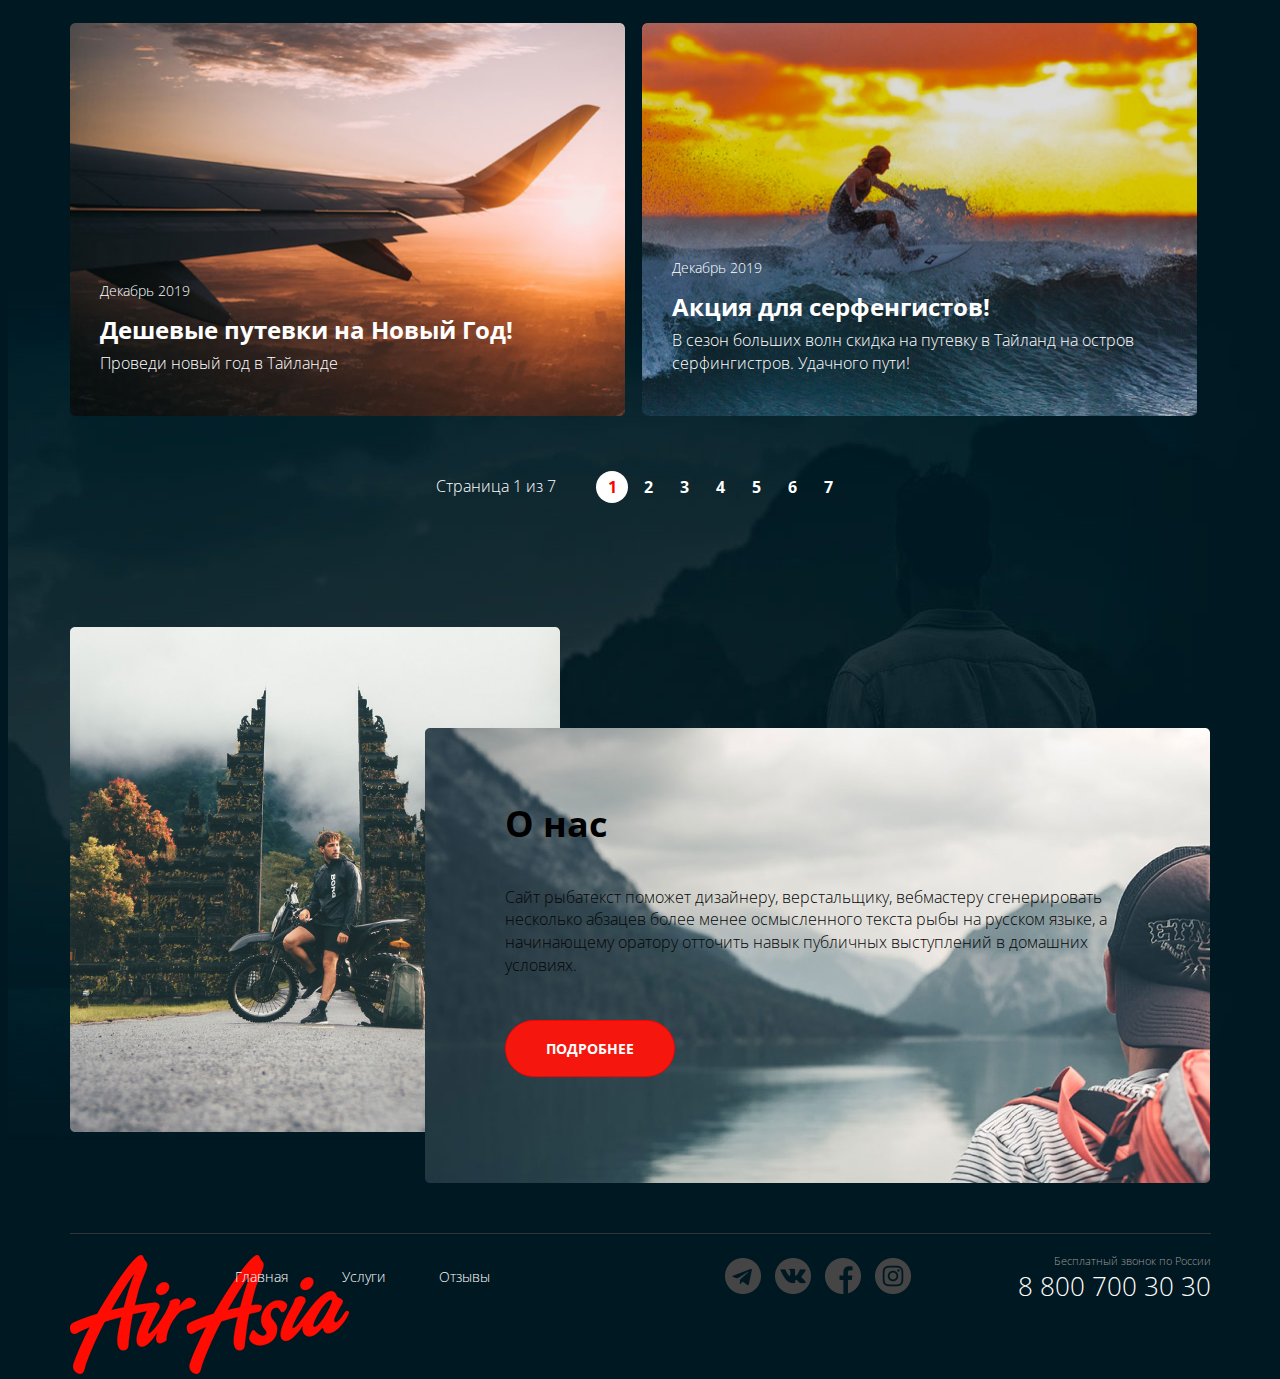
==== commit f65948e2: "Текущее состояние" ====
--- a/index.html
+++ b/index.html
@@ -5,14 +5,14 @@
     <meta charset="UTF-8">
     <meta http-equiv="X-UA-Compatible" content="IE=edge">
     <meta name="viewport" content="width=device-width, initial-scale=1.0">
-    <link rel="stylesheet" href="/main.css">
+    <link rel="stylesheet" href="./main.css">
     <title>Air-Asia</title>
 </head>
 
 <body>
     <div class="wrapper main-page-wrapper">
-        <div class="container">
-            <header class="header">
+        <header class="header">
+            <div class="container">
                 <a href="/" class="logo">
                     <img src="./img/logo.png" alt="Air Asia logo" class="logo__pic">
                 </a>
@@ -26,8 +26,8 @@
                 <address class="contacts">
               <a href="tel:+78007003030" class="contacts__phone">8 800 700 30 30</a>
                         <div class="contacts__dropdown-title">График работы</div>
-                </address>
-        </div>
+            </address>
+            </div>
         </header>
         <section class="hero">
             <div class="container">
--- a/main.css
+++ b/main.css
@@ -45,8 +45,8 @@
 }
 
 .container {
-    margin: -8px auto;
     width: 1141px;
+    margin: auto;
 }
 
 .header {
@@ -60,6 +60,7 @@
     position: absolute;
     top: 21px;
     left: 0;
+    max-width: 100%;
 }
 
 .menu__item {
@@ -80,11 +81,6 @@
     font-size: 14px;
     color: #fff;
     text-decoration: none;
-}
-
-.logo__pic {
-    width: 85px;
-    height: 36px;
 }
 
 .menu {
@@ -94,6 +90,8 @@
 }
 
 .contacts {
+    display: block;
+    float: right;
     font-style: normal;
     position: relative;
     top: 19px;
@@ -191,8 +189,8 @@
 }
 
 .tours__img {
-    min-height: 144px;
-    margin-bottom: 5px;
+    display: block;
+    max-width: 100%;
     position: relative;
 }
 
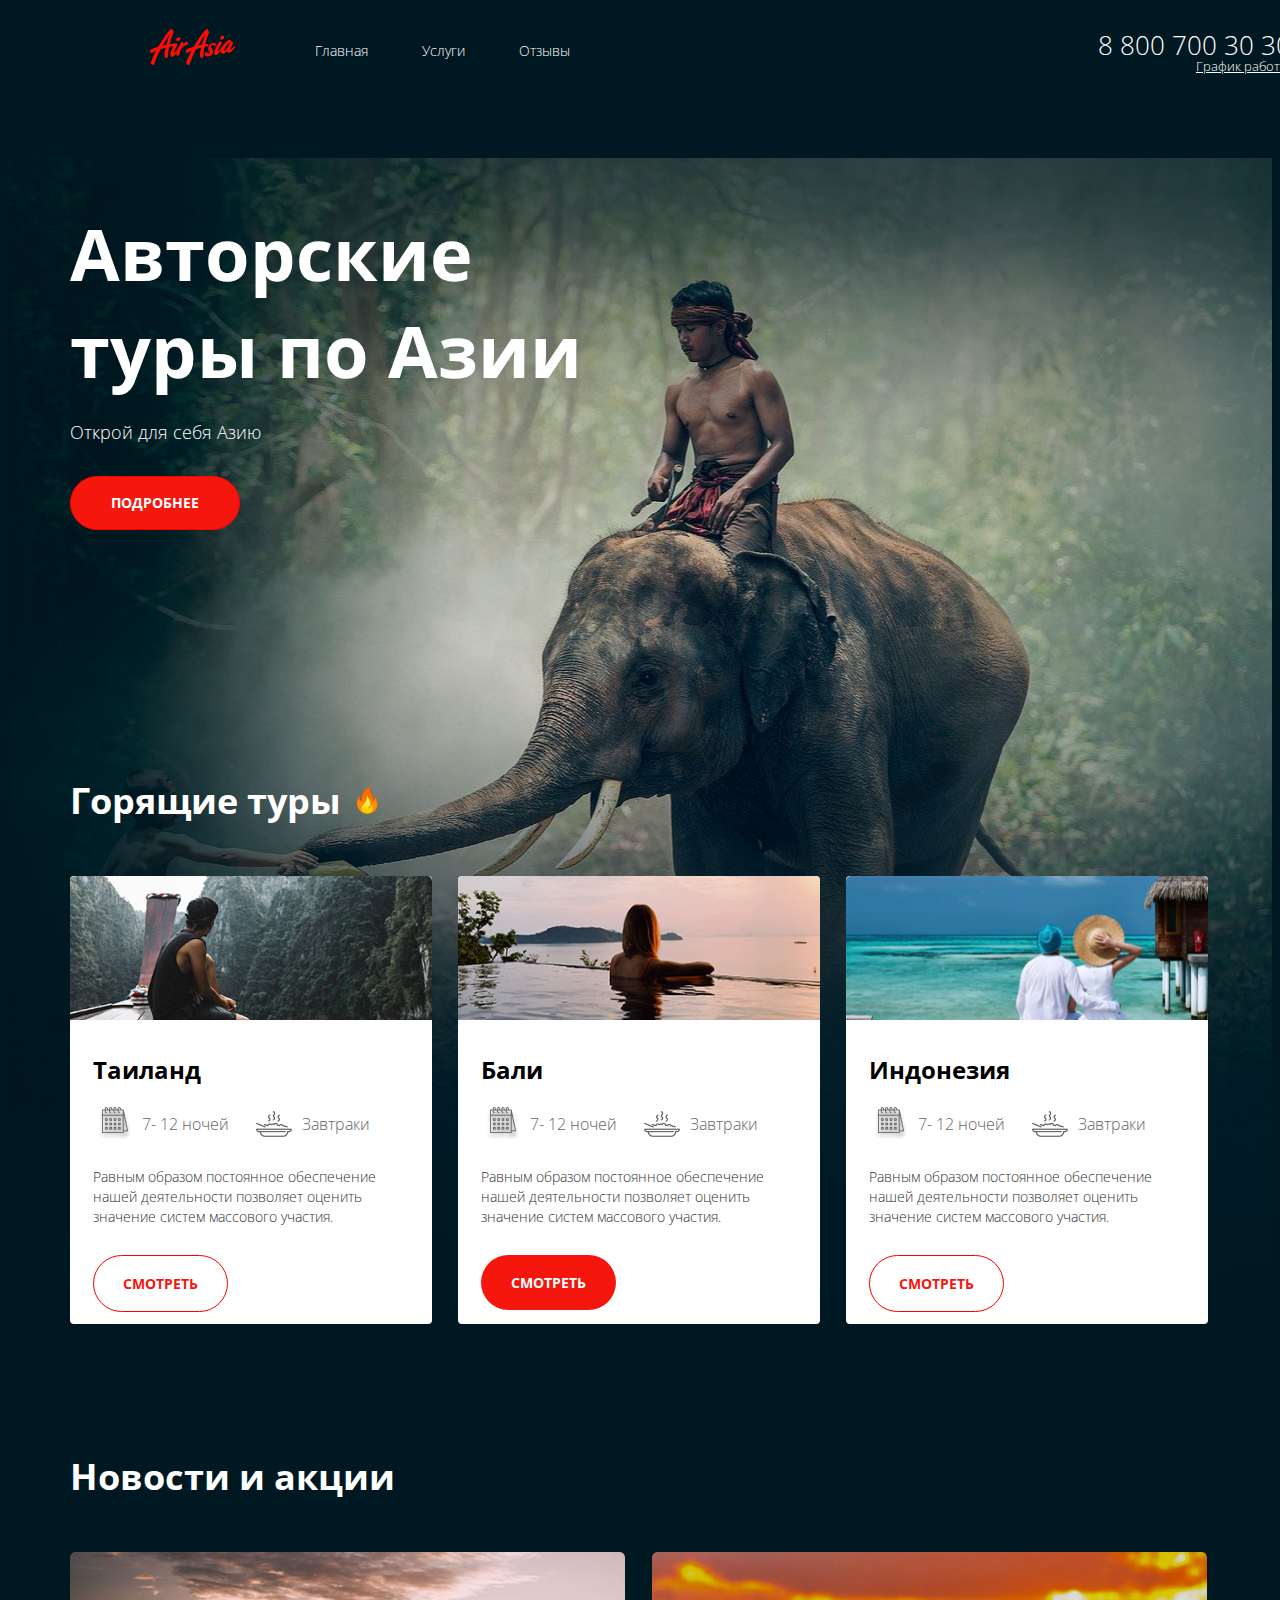
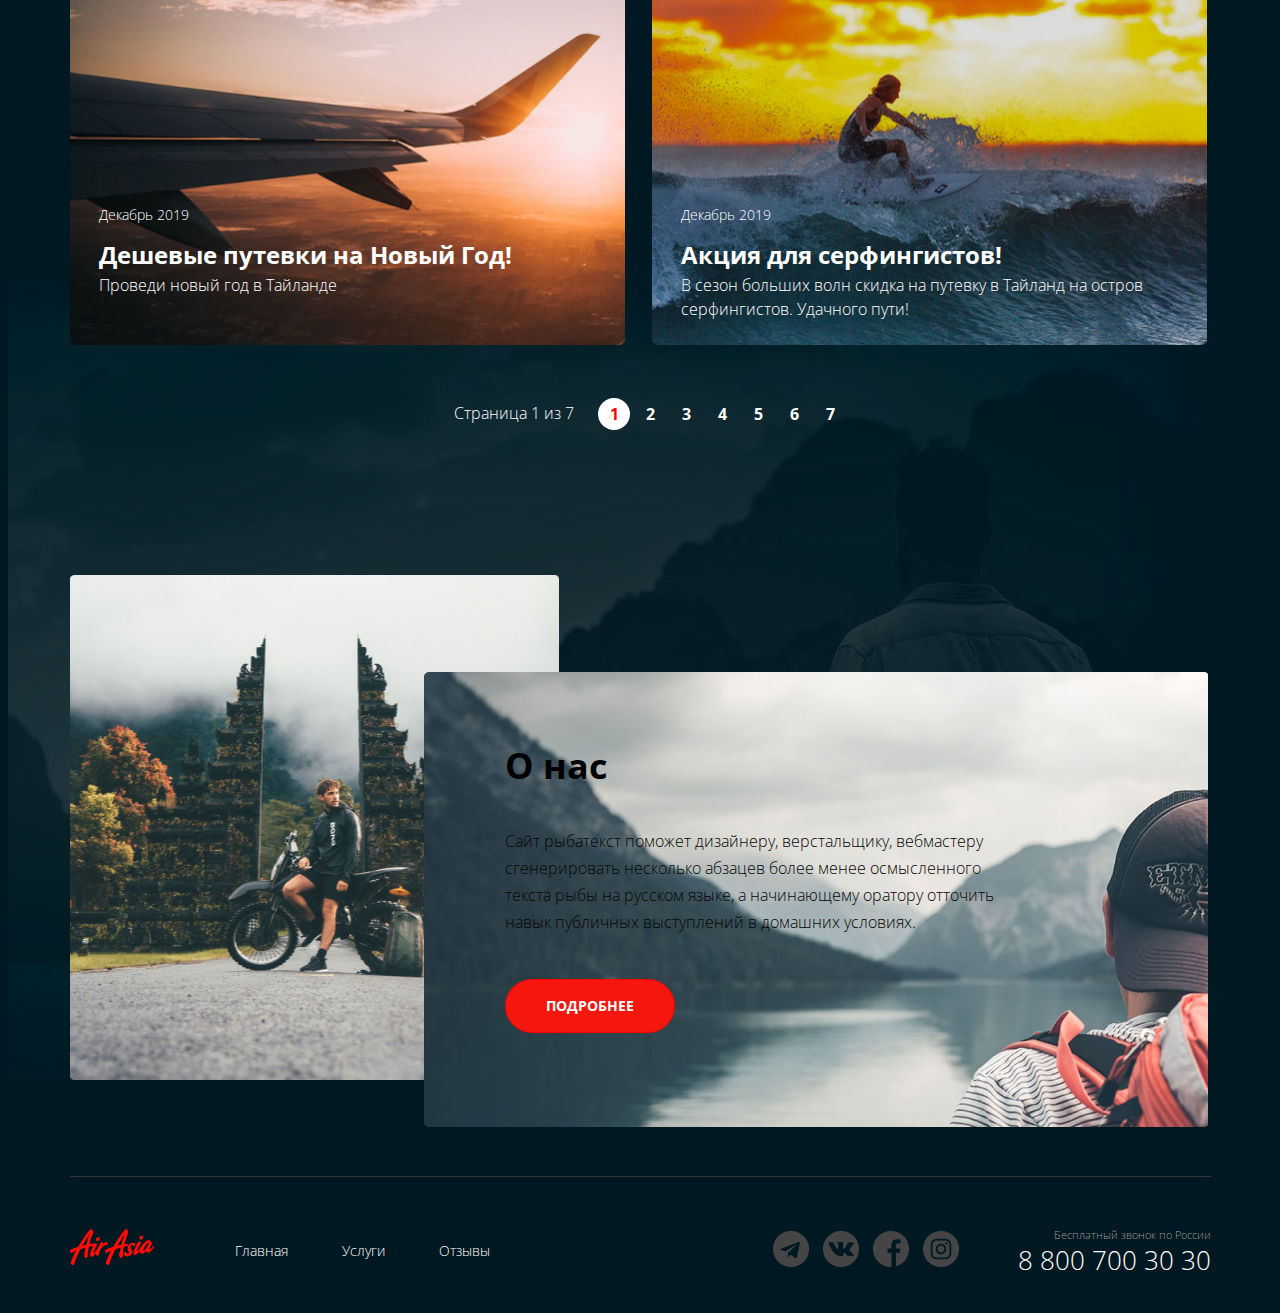
==== commit 26916659: "правки 27.07" ====
--- a/index.html
+++ b/index.html
@@ -19,8 +19,8 @@
                 <nav class="menu">
                     <ul class="menu__list">
                         <li class="menu__item menu__item_active"><a href="#" class="menu__link">Главная</a></li>
-                        <li class="menu__item menu__item_active"><a href="#" class="menu__link">Услуги</a></li>
-                        <li class="menu__item menu__item_active"><a href="#" class="menu__link">Отзывы</a></li>
+                        <li class="menu__item "><a href="#" class="menu__link">Услуги</a></li>
+                        <li class="menu__item "><a href="#" class="menu__link">Отзывы</a></li>
                     </ul>
                 </nav>
                 <address class="contacts">
@@ -34,7 +34,7 @@
                 <div class="hero__text-section">
                     <h1 class="hero__title">Авторские туры по Азии</h1>
                     <p class="hero__description">Открой для себя Азию</p>
-                    <a href="#" class="btn btn--color--red">Подробнее</a>
+                    <a href="#" class="btn btn--color--red__hero">Подробнее</a>
                 </div>
             </div>
         </section>
@@ -54,10 +54,10 @@
                             <ul class="tours__options">
                                 <li class="tours__option">
                                     <img src="./img/icons/calendar.png" alt="Calendar" class="tours__option-icon">
-                                    <div class="tours__option-description">7-12 ночей</div>
-                                </li>
-                                <li class="tours__option">
-                                    <img src="./img/icons/meal.png" alt="Meal" class="tour__option-icon">
+                                    <div class="tours__option-description">7- 12 ночей</div>
+                                </li>
+                                <li class="tours__option">
+                                    <img src="./img/icons/meal.png" alt="Meal" class="tours__option-icon">
                                     <div class="tours__option-description">Завтраки</div>
                                 </li>
                             </ul>
@@ -74,7 +74,7 @@
                             <ul class="tours__options">
                                 <li class="tours__option">
                                     <img src="./img/icons/calendar.png" alt="calendar" class="tours__option-icon">
-                                    <div class="tours__option-description">7-12 ночей</div>
+                                    <div class="tours__option-description">7- 12 ночей</div>
                                 </li>
                                 <li class="tours__option">
                                     <img src="./img/icons/meal.png" alt="" class="tours__option-icon">
@@ -82,7 +82,7 @@
                                 </li>
                             </ul>
                             <p class="tours__description">Равным образом постоянное обеспечение нашей деятельности позволяет оценить значение систем массового участия.</p>
-                            <a href="#" class="btn btn--color--red">СМОТРЕТЬ</a>
+                            <a href="#" class="btn btn btn--color--red">СМОТРЕТЬ</a>
                         </div>
                     </li>
                     <li class="tours__item">
@@ -94,7 +94,7 @@
                             <ul class="tours__options">
                                 <li class="tours__option">
                                     <img src="./img/icons/calendar.png" alt="calendar" class="tours__option-icon">
-                                    <div class="tours__option-description">7-12 ночей</div>
+                                    <div class="tours__option-description">7- 12 ночей</div>
                                 </li>
                                 <li class="tours__option">
                                     <img src="./img/icons/meal.png" alt="meal" class="tours__option-icon">
@@ -118,7 +118,7 @@
                             <div class="ad__content">
                                 <div class="ad__date">Декабрь 2019</div>
                                 <h4 class="ad__subtitle "> Дешевые путевки на Новый Год!</h4>
-                                <p class="ad__option-description ">Проведи новый год в Тайланде</p>
+                                <p class="ad__option-description">Проведи новый год в Тайланде</p>
                             </div>
                         </a>
                     </li>
@@ -127,8 +127,8 @@
                             <img src="./img/icons/Surfer.png" alt="surfer" class="ad__pic">
                             <div class="ad__content">
                                 <div class="ad__date">Декабрь 2019</div>
-                                <h4 class="ad__subtitle"> Акция для серфенгистов!</h4>
-                                <p class="ad__option-description">В сезон больших волн скидка на путевку в Тайланд на остров серфингистров. Удачного пути!</p>
+                                <h4 class="ad__subtitle"> Акция для серфингистов!</h4>
+                                <p class="ad__option-description">В сезон больших волн скидка на путевку в Тайланд на остров серфингистов. Удачного пути!</p>
                             </div>
                         </a>
                     </li>
@@ -154,7 +154,7 @@
                 <div class="about-us__content">
                     <h2 class="about-us__title">О нас</h2>
                     <p class="about-us__description">Сайт рыбатекст поможет дизайнеру, верстальщику, вебмастеру сгенерировать несколько абзацев более менее осмысленного текста рыбы на русском языке, а начинающему оратору отточить навык публичных выступлений в домашних условиях.</p>
-                    <a href="#" class="btn btn--color--red">Подробнее</a>
+                    <a href="#" class="btn btn--color--red__hero">Подробнее</a>
                 </div>
             </div>
         </section>
--- a/main.css
+++ b/main.css
@@ -20,7 +20,7 @@
 }
 
 .main-page-wrapper {
-    background: url(./img/elefant.png) center top no-repeat, url(./img/men.png) right bottom 162px no-repeat;
+    background: url(./img/elefant.png) center top 150px no-repeat, url(./img/men.png) right bottom 162px no-repeat;
 }
 
 p {
@@ -52,7 +52,9 @@
 .header {
     height: 120px;
     position: relative;
-    margin-bottom: 76px;
+    margin-bottom: 77px;
+    margin-left: 142px;
+    width: 1141px;
 }
 
 .logo {
@@ -60,6 +62,11 @@
     position: absolute;
     top: 21px;
     left: 0;
+    max-width: 85px;
+}
+
+.logo__pic {
+    display: block;
     max-width: 100%;
 }
 
@@ -118,13 +125,12 @@
 }
 
 .hero {
-    margin-bottom: 246px;
+    margin-bottom: 237px;
 }
 
 .hero__text-section {
     width: 515px;
     height: 333px;
-    margin-bottom: 246px;
 }
 
 .hero__title {
@@ -141,9 +147,9 @@
 }
 
 .btn {
-    background: #fff;
+    background: transparent;
     border-radius: 35px;
-    padding: 18px 40px;
+    padding: 18px 29px;
     color: #F5170E;
     font-weight: bold;
     font-size: 14px;
@@ -155,7 +161,15 @@
 
 .btn--color--red {
     background: #F5170E;
-    color: #fff
+    color: #fff;
+    border: transparent;
+    padding: 18px 30px;
+}
+
+.btn--color--red__hero {
+    background: #F5170E;
+    padding: 16px 40px;
+    color: #fff;
 }
 
 .btn:hover {
@@ -165,7 +179,15 @@
 }
 
 .tours {
-    margin-bottom: 138px;
+    margin-bottom: 127px;
+}
+
+.tours__header {
+    display: block;
+}
+
+.tours__list {
+    align-items: middle;
 }
 
 .tours__title {
@@ -173,15 +195,18 @@
     font-weight: bold;
     margin-bottom: 50px;
     display: inline-block;
+    margin-right: 12px;
 }
 
 .tours__item {
-    min-height: 470px;
     background: #fff;
     border-radius: 4px;
     display: inline-block;
-    margin-right: 15px;
+    margin-right: 22px;
     width: 362px;
+    height: 448px;
+    position: relative;
+    vertical-align: top;
 }
 
 .tours__item:last-child {
@@ -190,54 +215,64 @@
 
 .tours__img {
     display: block;
+    max-width: 362px;
+    position: relative;
+}
+
+.tours__pic {
+    display: inline;
     max-width: 100%;
-    position: relative;
 }
 
 .tours__content {
-    padding: 36px 30px;
+    padding: 27px 23px;
     color: #010001;
-    display: inline-block;
+    min-height: 305px;
 }
 
 .tours__subtitle {
     font-size: 24px;
     font-weight: bold;
-    margin-bottom: 30px;
+    margin-bottom: 20px;
 }
 
 .tours__options {
-    display: inline-block;
-    vertical-align: top;
-    width: 115px;
-    margin-right: 21px;
+    vertical-align: middle;
+    margin-bottom: 26px;
+    padding: 0px 5px;
 }
 
 .tours__option {
     display: inline-block;
-    vertical-align: top;
-    width: 56px;
-}
-
-.tours .tours__options:last-child {
+    margin-right: 23px;
+}
+
+.tours .tours__option:last-child {
     margin-right: 0;
+}
+
+.tours__option-icon {
+    display: inline-block;
+    max-width: 100%;
+    vertical-align: middle;
+    margin-right: 6px;
 }
 
 .tours__option-description {
     font-size: 16px;
     color: #666666;
     display: inline-block;
-    position: absolute;
+    vertical-align: middle;
 }
 
 .tours__description {
     font-size: 14px;
     color: #303030;
-    margin-bottom: 25px;
+    margin-bottom: 28px;
 }
 
 .ads {
-    margin-bottom: 124px;
+    margin-bottom: 145px;
 }
 
 .ads__title {
@@ -253,7 +288,11 @@
     position: relative;
     border-radius: 5px;
     overflow: hidden;
-    margin-right: 13px;
+    margin-right: 23px;
+}
+
+.ad__link {
+    max-width: 557px;
 }
 
 .ad__pic {
@@ -268,23 +307,33 @@
     left: 0;
     right: 0;
     bottom: 0;
-    padding: 25px 30px;
-    min-height: 140px;
+    padding: 14px 30px 0px 29px;
+    min-height: 155px;
 }
 
 .ad__date {
     font-size: 14px;
+    line-height: 21px;
     margin-bottom: 12px;
 }
 
 .ad__subtitle {
     font-size: 24px;
     font-weight: bold;
-    margin-bottom: 5px;
+    line-height: 36px;
+}
+
+.ad__option-description {
+    line-height: 24px;
+    margin-bottom: 15px;
 }
 
 .ads__list {
-    margin-bottom: 55px;
+    margin-bottom: 53px;
+}
+
+.ads__item:last-child {
+    margin-right: 0px;
 }
 
 .paginator {
@@ -295,10 +344,11 @@
 .paginator__list {
     display: inline-block;
     vertical-align: middle;
+    margin-left: 20px;
 }
 
 .paginator__display {
-    margin-right: 36px;
+    margin-right: 0px;
 }
 
 .paginator__item {
@@ -323,7 +373,11 @@
 }
 
 .about-us {
-    margin-bottom: 50px;
+    margin-bottom: 49px;
+}
+
+.about-us__img {
+    max-width: 490px;
 }
 
 .about-us__content,
@@ -334,18 +388,18 @@
 
 .about-us__img:before {
     content: "";
-    width: 490px;
+    width: 489px;
     height: 505px;
     background: url(./img/icons/gates.png) center center / cover no-repeat;
 }
 
 .about-us__content {
     background: url(./img/icons/mountains.png);
-    padding: 70px 80px;
-    width: 785px;
+    padding: 68px 202px 0px 81px;
+    width: 784px;
     height: 455px;
-    margin-top: -404px;
-    margin-left: 355px;
+    margin-left: 354px;
+    margin-top: -408px;
 }
 
 .about-us__title {
@@ -359,6 +413,7 @@
     color: #060606;
     font-size: 16px;
     margin-bottom: 43px;
+    line-height: 27px;
 }
 
 .footer-container__content {
@@ -368,12 +423,13 @@
 .footer {
     height: 97px;
     position: relative;
+    margin-top: 31px;
 }
 
 .social-media {
     position: absolute;
-    top: 54px;
-    right: 300px;
+    top: 53px;
+    right: 252px;
     margin-top: -30px;
 }
 
